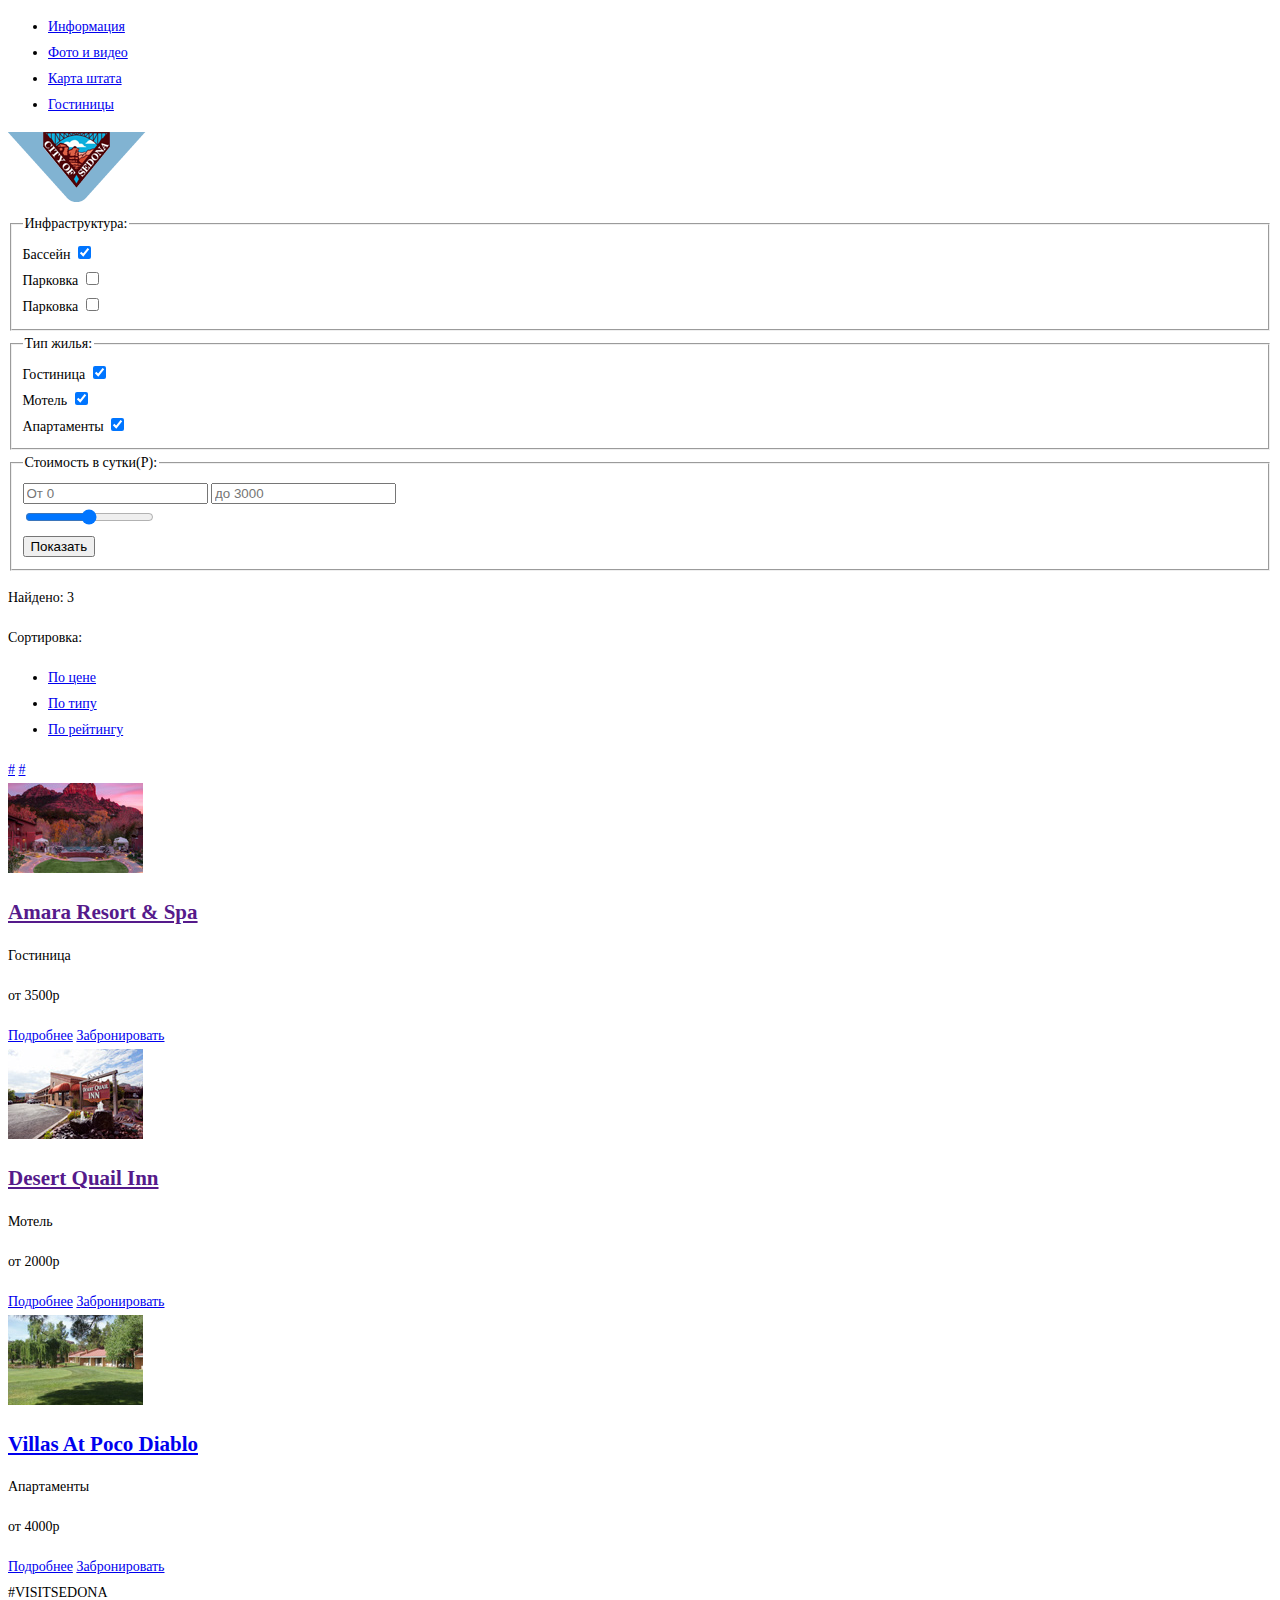
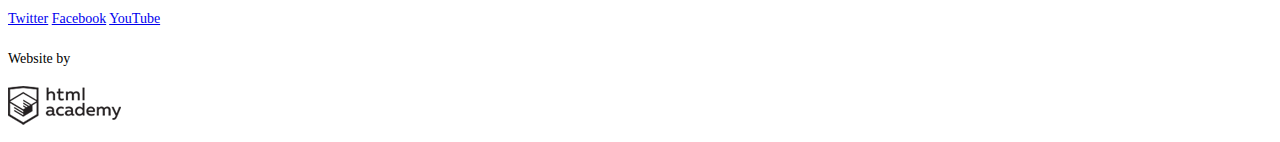
==== catalog.html @ 0040e75c "Разметил каталог. Внес изменения в index.html" ====
<!DOCTYPE html>
<html lang="ru">
    <head>
        <meta charset="utf-8">
        <title>HTML Academy: Седона</title>
        <link href="css/style.css" rel="stylesheet">
    </head>
    
    <body>
        <div class="container">
            <header class="main-header">
                <nav class="main-navigation">
                  <ul>
                      <li>
                          <a href="#">Информация</a>
                      </li>
                      <li>
                          <a href="#">Фото и видео</a>
                      </li>
                      <li>
                          <a href="#">Карта штата</a>
                      </li>
                      <li>
                          <a href="#">Гостиницы</a>
                      </li>
                  </ul>
                  <a class="" href="#"><img src="img/logo.png" width="" height="" alt="Логотип"></a>
                </nav>
            </header>
            
            <main class="main-content">
                <div class="filter">
                    <form action="" method="post">
                        <fieldset>
                            <legend>Инфраструктура:</legend>
                            <div>
                                <label for="checkbox-field">Бассейн</label>
                                <input type="checkbox" id="checkbox-field" checked>
                            </div>
                            <div>
                                <label for="parcking-field">Парковка</label>
                                <input type="checkbox" id="parking-field">
                            </div>
                            <div>
                                <label for="network-field">Парковка</label>
                                <input type="checkbox" id="network-field">
                            </div>
                        </fieldset>
                    
                        <fieldset>
                            <legend>Тип жилья:</legend>
                            <div>
                                <label for="checkbox-field">Гостиница</label>
                                <input type="checkbox" id="hotel-field" checked>
                            </div>
                            <div>
                                <label for="parcking-field">Мотель</label>
                                <input type="checkbox" id="motel-field" checked>
                            </div>
                            <div>
                                <label for="network-field">Апартаменты</label>
                                <input type="checkbox" id="apartments-field" checked>
                            </div>
                        </fieldset>
                        
                        <fieldset>
                            <legend>Стоимость в сутки(Р):</legend>
                            <div>
                                <input type="number" placeholder="От 0">
                                <input type="number" placeholder="до 3000">
                            </div>
                            <div>
                                <label></label>
                                <input type="range" min="0" max="3000">
                            </div>
                            <div>
                                <input type="button" value="Показать">
                            </div>
                        </fieldset>
                    </form>
                </div>
                
                <div class="sorting">
                    <div class="sort-type">
                        <p class="">Найдено: 3</p>
                        <p class="">Сортировка:</p>
                        <ul>
                            <li><a href="#">По цене</a></li>
                            <li><a href="#">По типу</a></li>
                            <li><a href="#">По рейтингу</a></li>
                        </ul>
                    </div>
                    <div class="sort-arrow">
                        <a class="sort-arrow-up" href="#">#</a>
                        <a class="sort-arrow-down" href="#">#</a>
                    </div>
                </div>
                
                <div class="catalog-items">
                    <div class="catalog-item">
                        <div class="catalog-item-image">
                            <img src="img/hostel_item_1.jpg" width="135" height="90">
                        </div>
                        <div class="catalog-item-description">
                            <a class="catalog-item-title" href="">
                                <h2>Amara Resort & Spa</h2>
                            </a>
                            <div class="catalog-item-info">
                                <p>Гостиница</p>
                                <p>от 3500р</p>
                            </div>
                            <div class="catalog-item-btns">
                                <a href="#">Подробнее</a>
                                <a href="#">Забронировать</a>
                            </div>
                        </div>
                        <div class="catalog-item-rating">
                            <div class="rating-stars">
                                <i></i>
                            </div>
                            <div class="rating-text">
                                
                            </div>
                        </div>
                        
                        <div class="item">
                        <div class="item-image">
                            <img src="img/hostel_item_2.jpg" width="135" height="90">
                        </div>
                        <div class="item-description">
                            <a class="catalog-item-title" href="">
                                <h2>Desert Quail Inn</h2>
                            </a>
                            <div class="catalog-item-info">
                                <p>Мотель</p>
                                <p>от 2000р</p>
                            </div>
                            <a href="#">Подробнее</a>
                            <a href="#">Забронировать</a>
                        </div>
                        <div class="catalog-item-rating">
                            <div class="rating-stars">
                                <i></i>
                            </div>
                            <div class="rating-text">
                                
                            </div>
                        </div>
                            
                        <div class="item">
                        <div class="item-image">
                            <img src="img/hostel_item_3.jpg" width="135" height="90">
                        </div>
                        <div class="item-description">
                            <a class="catalog-item-title" href="#">
                                <h2>Villas At Poco Diablo</h2>
                            </a>
                            <div class="catalog-item-info">
                                <p>Апартаменты</p>
                                <p>от 4000р</p>
                            </div>
                            <a href="#">Подробнее</a>
                            <a href="#">Забронировать</a>
                        </div>
                        <div class="catalog-item-rating">
                            <div class="rating-stars">
                                <i></i>
                            </div>
                            <div class="rating-text">
                                
                            </div>
                        </div>
                    </div>
                </div>
                
                <footer>
                    <div class="footer-tag">#VISITSEDONA</div>
                    <div class="footer-social">
                      <a class="social-btn social-btn-tw" href="#">Twitter</a>
                      <a class="social-btn social-btn-fb" href="#">Facebook</a>
                      <a class="social-btn social-btn-yt" href="#">YouTube</a>
                    </div>
                    <div class="footer-copyright">
                      <p>Website by</p>
                      <a class="btn" href="#"><img src="img/footer-copyright-logo.png" width="" height="" alt="Футер-лого"></a>
                    </div>
                </footer>
            </main>
        </div>
    </body>
</html>
---- css/style.css ----
body {
    font-size: 14px;
    line-height: 26px;
    color: #000;
    font-weight: normal;
    /* font-family: */
}

.index-content-title {
    font-size: 21px;
    line-height: 26px;
    color: #000;
    font-weight: bold;
}

.features-item h2 {
    font-size: ;
    line-height: ;
    color: ;
    font-weight: ;
}
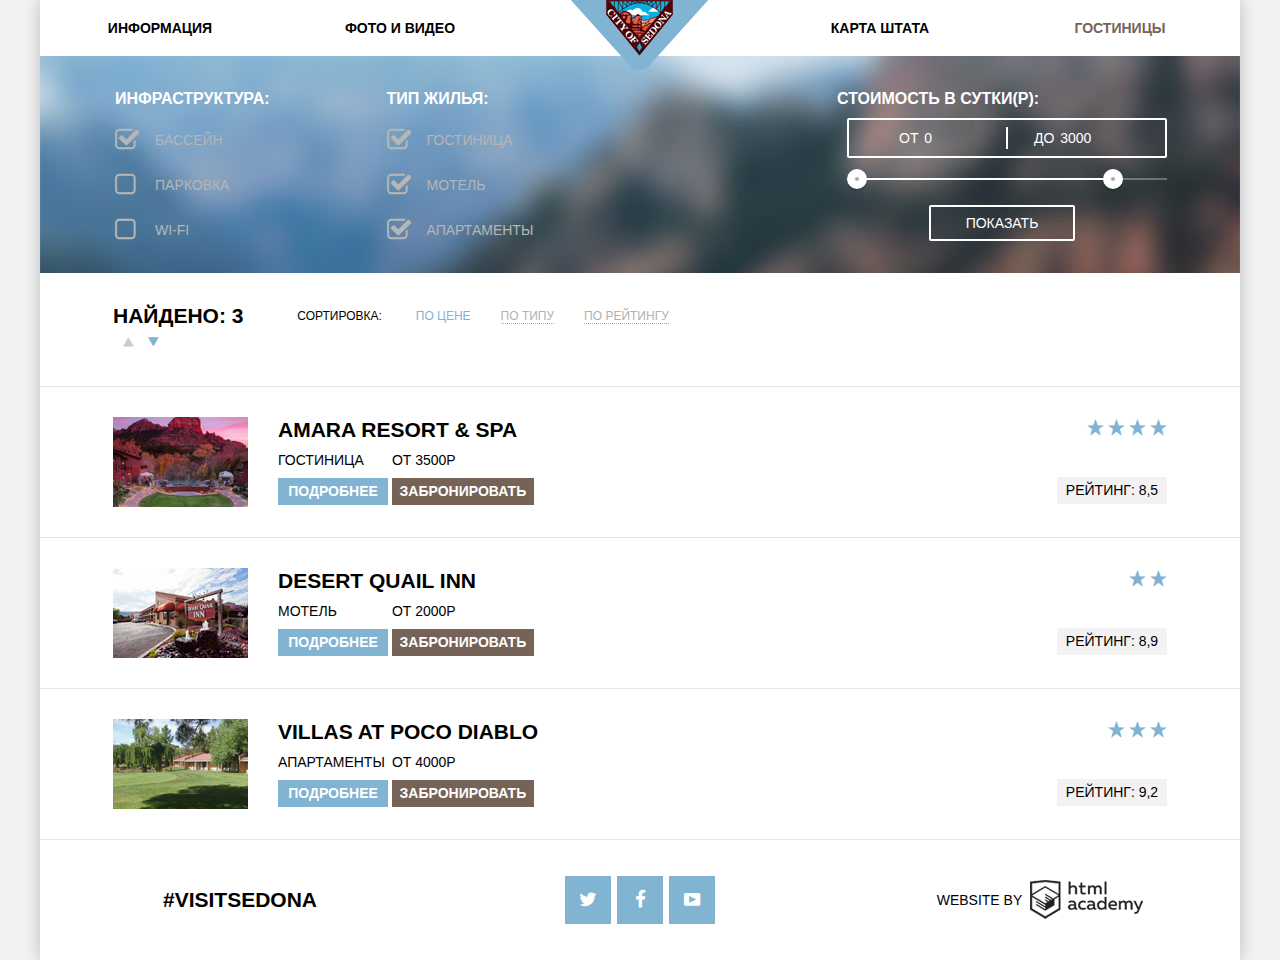
==== commit 92d6a390: "На финальную проверку" ====
--- a/catalog.html
+++ b/catalog.html
@@ -3,12 +3,13 @@
     <head>
         <meta charset="utf-8">
         <title>HTML Academy: Седона</title>
+        <link href="css/normalize.css" rel="stylesheet">
         <link href="css/style.css" rel="stylesheet">
     </head>
-    
     <body>
         <div class="container">
             <header class="main-header">
+                <a class="logo" href="index.html"><img src="img/logo.png" width="138" height="70" alt="Логотип"></a>
                 <nav class="main-navigation">
                   <ul>
                       <li>
@@ -21,168 +22,166 @@
                           <a href="#">Карта штата</a>
                       </li>
                       <li>
-                          <a href="#">Гостиницы</a>
+                          <a class="active">Гостиницы</a>
                       </li>
                   </ul>
-                  <a class="" href="#"><img src="img/logo.png" width="" height="" alt="Логотип"></a>
                 </nav>
             </header>
-            
             <main class="main-content">
                 <div class="filter">
-                    <form action="" method="post">
+                    <form action="echo" method="post" class="clearfix">
                         <fieldset>
                             <legend>Инфраструктура:</legend>
-                            <div>
-                                <label for="checkbox-field">Бассейн</label>
+                            <div class="filter-checkbox">
                                 <input type="checkbox" id="checkbox-field" checked>
+                                <label class="checkbox-field" for="checkbox-field">Бассейн</label>
                             </div>
-                            <div>
-                                <label for="parcking-field">Парковка</label>
+                            <div class="filter-checkbox">
                                 <input type="checkbox" id="parking-field">
+                                <label for="parking-field">Парковка</label>
                             </div>
-                            <div>
-                                <label for="network-field">Парковка</label>
+                            <div class="filter-checkbox">
                                 <input type="checkbox" id="network-field">
+                                <label for="network-field">Wi-Fi</label>
                             </div>
                         </fieldset>
-                    
                         <fieldset>
                             <legend>Тип жилья:</legend>
-                            <div>
-                                <label for="checkbox-field">Гостиница</label>
+                            <div class="filter-checkbox">
                                 <input type="checkbox" id="hotel-field" checked>
+                                <label for="hotel-field">Гостиница</label>
                             </div>
-                            <div>
-                                <label for="parcking-field">Мотель</label>
+                            <div class="filter-checkbox">
                                 <input type="checkbox" id="motel-field" checked>
+                                <label for="motel-field">Мотель</label>
                             </div>
-                            <div>
-                                <label for="network-field">Апартаменты</label>
+                            <div class="filter-checkbox">
                                 <input type="checkbox" id="apartments-field" checked>
+                                <label for="apartments-field">Апартаменты</label>
                             </div>
                         </fieldset>
-                        
-                        <fieldset>
-                            <legend>Стоимость в сутки(Р):</legend>
-                            <div>
-                                <input type="number" placeholder="От 0">
-                                <input type="number" placeholder="до 3000">
+                        <div class="filter-range">
+                            <div class="filter-range-title">Стоимость в сутки(Р):</div>
+                            <div class="price-control">
+                                <label class="min-price">От <input type="text" name="min-price" value="0"></label>
+                                <label class="max-price">До <input type="text" name="max-price" value="3000"></label>
                             </div>
-                            <div>
-                                <label></label>
-                                <input type="range" min="0" max="3000">
+                            <div class="range-control">
+                                <div class="scale">
+                                    <div class="bar"></div>
+                                </div>
+                                <div class="range-toggle range-toggle-min"></div>
+                                <div class="range-toggle range-toggle-max"></div>
                             </div>
-                            <div>
-                                <input type="button" value="Показать">
-                            </div>
-                        </fieldset>
+                            <button class="btn-transperent" type="submit">Показать</button>
+                        </div>
                     </form>
                 </div>
-                
                 <div class="sorting">
                     <div class="sort-type">
-                        <p class="">Найдено: 3</p>
-                        <p class="">Сортировка:</p>
+                        <p class="sort-type-result">Найдено: 3</p>
+                        <p class="sort-type-by">Сортировка:</p>
                         <ul>
-                            <li><a href="#">По цене</a></li>
+                            <li><a class="sort-active" href="#">По цене</a></li>
                             <li><a href="#">По типу</a></li>
                             <li><a href="#">По рейтингу</a></li>
                         </ul>
                     </div>
                     <div class="sort-arrow">
-                        <a class="sort-arrow-up" href="#">#</a>
-                        <a class="sort-arrow-down" href="#">#</a>
+                        <a href="#">#<span class="icon-up-dir"></span></a>
+                        <a class="sort-arrow-active" href="#">#<span class="icon-down-dir"></span></a>
                     </div>
                 </div>
-                
                 <div class="catalog-items">
-                    <div class="catalog-item">
-                        <div class="catalog-item-image">
-                            <img src="img/hostel_item_1.jpg" width="135" height="90">
+                    <div class="item clearfix">
+                        <div class="item-image">
+                            <img src="img/hostel_item_1.jpg" width="135" height="90" alt="Гостиница">
                         </div>
-                        <div class="catalog-item-description">
-                            <a class="catalog-item-title" href="">
+                        <div class="item-description">
+                            <a class="item-description-title" href="#">
                                 <h2>Amara Resort & Spa</h2>
                             </a>
-                            <div class="catalog-item-info">
+                            <div class="item-description-info">
                                 <p>Гостиница</p>
                                 <p>от 3500р</p>
                             </div>
-                            <div class="catalog-item-btns">
-                                <a href="#">Подробнее</a>
-                                <a href="#">Забронировать</a>
+                            <a class="item-btn-more" href="#">Подробнее</a>
+                            <a class="item-btn-book" href="#">Забронировать</a>
+                        </div>
+                        <div class="item-rating">
+                            <div class="rating-stars">
+                                <i><span class="icon-star"></span></i>
+                                <i><span class="icon-star"></span></i>
+                                <i><span class="icon-star"></span></i>
+                                <i><span class="icon-star"></span></i>
+                            </div>
+                            <div class="rating-text">
+                                Рейтинг: 8,5
                             </div>
                         </div>
-                        <div class="catalog-item-rating">
-                            <div class="rating-stars">
-                                <i></i>
-                            </div>
-                            <div class="rating-text">
-                                
-                            </div>
-                        </div>
-                        
-                        <div class="item">
+                    </div>
+                    <div class="item clearfix">
                         <div class="item-image">
-                            <img src="img/hostel_item_2.jpg" width="135" height="90">
+                            <img src="img/hostel_item_2.jpg" width="135" height="90" alt="Мотель">
                         </div>
                         <div class="item-description">
-                            <a class="catalog-item-title" href="">
+                            <a class="item-description-title" href="#">
                                 <h2>Desert Quail Inn</h2>
                             </a>
-                            <div class="catalog-item-info">
+                            <div class="item-description-info">
                                 <p>Мотель</p>
                                 <p>от 2000р</p>
                             </div>
-                            <a href="#">Подробнее</a>
-                            <a href="#">Забронировать</a>
+                            <a class="item-btn-more" href="#">Подробнее</a>
+                            <a class="item-btn-book" href="#">Забронировать</a>
                         </div>
-                        <div class="catalog-item-rating">
+                        <div class="item-rating">
                             <div class="rating-stars">
-                                <i></i>
+                                <i><span class="icon-star"></span></i>
+                                <i><span class="icon-star"></span></i>
                             </div>
                             <div class="rating-text">
-                                
+                                Рейтинг: 8,9
                             </div>
                         </div>
-                            
-                        <div class="item">
+                    </div>
+                    <div class="item clearfix">
                         <div class="item-image">
-                            <img src="img/hostel_item_3.jpg" width="135" height="90">
+                            <img src="img/hostel_item_3.jpg" width="135" height="90" alt="Апартаменты">
                         </div>
                         <div class="item-description">
-                            <a class="catalog-item-title" href="#">
+                            <a class="item-description-title" href="#">
                                 <h2>Villas At Poco Diablo</h2>
                             </a>
-                            <div class="catalog-item-info">
+                            <div class="item-description-info">
                                 <p>Апартаменты</p>
                                 <p>от 4000р</p>
                             </div>
-                            <a href="#">Подробнее</a>
-                            <a href="#">Забронировать</a>
+                            <a class="item-btn-more" href="#">Подробнее</a>
+                            <a class="item-btn-book" href="#">Забронировать</a>
                         </div>
-                        <div class="catalog-item-rating">
+                        <div class="item-rating">
                             <div class="rating-stars">
-                                <i></i>
+                                <i><span class="icon-star"></span></i>
+                                <i><span class="icon-star"></span></i>
+                                <i><span class="icon-star"></span></i>
                             </div>
                             <div class="rating-text">
-                                
+                                Рейтинг: 9,2
                             </div>
                         </div>
                     </div>
                 </div>
-                
-                <footer>
+                <footer class="hotels-footer clearfix">
                     <div class="footer-tag">#VISITSEDONA</div>
                     <div class="footer-social">
-                      <a class="social-btn social-btn-tw" href="#">Twitter</a>
-                      <a class="social-btn social-btn-fb" href="#">Facebook</a>
-                      <a class="social-btn social-btn-yt" href="#">YouTube</a>
+                        <a class="social-btn icon-twitter" href="#">Twitter</a>
+                        <a class="social-btn icon-facebook" href="#">Facebook</a>
+                        <a class="social-btn icon-youtube" href="#">YouTube</a>
                     </div>
                     <div class="footer-copyright">
-                      <p>Website by</p>
-                      <a class="btn" href="#"><img src="img/footer-copyright-logo.png" width="" height="" alt="Футер-лого"></a>
+                        <p>Website by</p>
+                        <a href="#"><span class="footer-logo">HTML Academy</span></a>
                     </div>
                 </footer>
             </main>
--- a/css/style.css
+++ b/css/style.css
@@ -1,22 +1,1081 @@
 body {
+    margin: 0;
+    font-size: 14px;
+    font-weight: normal;
+    font-family: "PT Sans", "Arial", sans-serif;
+    color: #000;
+    background: #f2f2f2;
+}
+
+.clearfix::after {
+    content: "";
+    display: table;
+    clear: both;
+}
+
+.container {
+    max-width: 1200px;
+    margin: 0 auto;
+    box-shadow: 0 0 15px 1px rgba(0, 0, 0, 0.2);
+    background: #fff;
+}
+
+.main-header {
+    position: relative;
+    background: rgba(222, 22, 25, 0.2);
+}
+
+.main-navigation {
+    background: #fff;
+}
+
+.main-navigation ul {
+    margin: 0;
+    padding: 4px 0;
+    font-size: 0;
+}
+
+.main-navigation li {
+    display: inline-block;
+    width: 20%;
+    padding-top: 16px;
+    padding-bottom: 16px;
+    list-style: none;
+    font-size: 14px;
+    font-weight: bold;
+    text-align: center;
+    text-transform: uppercase;
+}
+
+.main-navigation li:nth-child(2) {
+    margin-right: 20%;
+}
+
+.main-navigation a {
+    color: #000;
+    text-decoration: none;
+}
+
+.main-navigation a:hover {
+    color: #81b3d2;
+}
+
+.main-navigation a:active {
+    color: #766357;
+}
+
+.main-navigation .active {
+    color: #766357;
+}
+
+.main-navigation .active:hover {
+    color: #604e43;
+}
+
+.main-navigation .active:active {
+    color: #d6d0cc;
+}
+
+.logo {
+    display: block;
+    position: absolute;
+    left: 50%;
+    margin-left: -69px;
+    z-index: 2;
+}
+
+.index-content-title {
+    margin: 0;
+}
+
+.index-logo {
+    position: relative;
+    height: 508px;
+    text-align: center;
+    background: #8ebdd9 url("../img/main-content-background.jpg") no-repeat;
+}
+
+.index-logo::after {
+    content: "";
+    position: absolute;
+    bottom: 0px;
+    left: 0px;
+    height: 57px;
+    width: 1200px;
+    background: url("../img/decor.png") no-repeat;
+}
+
+.index-logo img {
+    width: 458px;
+    height: 352px;
+    padding-top: 75px;
+}
+
+.index-content {
+    height: 216px;
+    background: #fff;
+}
+
+.index-content-text p {
     font-size: 14px;
     line-height: 26px;
     color: #000;
-    font-weight: normal;
-    /* font-family: */
+    text-transform: uppercase;
+}
+
+.index-content-text {
+    padding-left: 313px;
+    padding-right: 313px;
+    text-align: center;
 }
 
 .index-content-title {
+    padding-top: 62px;
+    padding-bottom: 30px;
     font-size: 21px;
     line-height: 26px;
+    text-transform: uppercase;
+}
+
+.features-row {
+    font-size: 0;
+}
+
+.features-item {
+    float: left;
+    width: 400px;
+    padding-top: 50px;
+    padding-bottom: 84px;
+    padding-left: 60px;
+    padding-right: 60px;
+    box-sizing: border-box;
+    text-align: center;
+    font-size: 14px;
+    background: #fff;
+}
+
+.features-item-grey {
+    background: #eee;
+}
+
+.features-item p {
+    margin-bottom: 0;
+    font-size: 14px;
+    line-height: 21px;
+    text-transform: uppercase;
+}
+
+.features-item-name {
+    font-size: 21px;
+    text-transform: uppercase;
+}
+
+.features-item-text {
+    display: inline-block;
+    vertical-align: top;
+    width: 400px;
+    min-height: 256px;
+    padding-top: 56px;
+    padding-bottom: 53px;
+    padding-left: 48px;
+    padding-right: 48px;
+    box-sizing: border-box;
+    color: #fff;
+    text-align: center;
+    font-size: 14px;
+    text-transform: uppercase;
+    background: #81b3d2;
+}
+
+.features-item-description {
+    margin: 0;
+}
+
+.features-item-img {
+    display: inline-block;
+    vertical-align: top;
+    width: 800px;
+    height: 256px;
+}
+
+.features-title {
+    margin: 0;
+    padding-bottom: 21px;
+    line-height: 21px;
+    text-transform: uppercase;
+}
+
+.features-item-number {
+    padding-bottom: 22px;
+}
+
+.features-icon-house::before {
+    content: "";
+    display: block;
+    width: 75px;
+    height: 72px;
+    margin: 0 auto;
+    padding-bottom: 26px;
+    background: url("../img/house.png") no-repeat;
+}
+
+.features-icon-eat::before {
+    content: "";
+    display: block;
+    width: 74px;
+    height: 70px;
+    margin: 0 auto;
+    padding-bottom: 28px;
+    background: url("../img/eat.png") no-repeat;
+}
+
+.features-icon-gift::before {
+    content: "";
+    display: block;
+    width: 64px;
+    height: 76px;
+    margin: 0 auto;
+    padding-bottom: 22px;
+    background: url("../img/gift.png") no-repeat;
+}
+
+.filter {
+    padding: 32px 73px;
+    background: #82b0d1 url("../img/catalog-content-bg.jpg") no-repeat;
+}
+
+.sorting {
+    display: inline-block;
+    min-width: 1054px; /* <----------------------------- ПРОВЕРИТЬ --------- */
+    padding: 30px 73px;
+    border-bottom: 1px solid #e5e5e5;
+}
+
+.sort-type {
+    display: inline-block;
+    vertical-align: middle;
+}
+
+.sort-type p {
+    display: inline-block;
+    vertical-align: middle;
+    margin: 0;
+}
+
+.sort-type ul {
+    display: inline-block;
+    vertical-align: middle;
+    width: 756px;
+    margin: 0;
+    padding: 0;
+    font-size: 0;
+    text-transform: uppercase;
+}
+
+.sort-type li {
+    display: inline-block;
+    list-style: none;
+    font-size: 12px;
+    line-height: 18px;
+    padding-left: 30px;
+}
+
+.sort-type a {
+    color: #b1b1b1;
+    text-decoration: none;
+    border-bottom: 1px dotted #81b3d2;
+}
+
+.sort-type a:hover {
+    color: #81b3d2;
+    border-bottom: 1px dotted #81b3d2;
+}
+
+.sort-type a:active {
     color: #000;
+    border-bottom: none;
+}
+
+.sort-type .sort-active {
+    color: #81b3d2;
+    text-decoration: none;
+    border-bottom: none;
+}
+
+.sort-type .sort-active:hover {
+    border: none;
+}
+
+.sort-type-result {
+    font-size: 21px;
+    line-height: 26px;
     font-weight: bold;
-}
-
-.features-item h2 {
-    font-size: ;
-    line-height: ;
-    color: ;
-    font-weight: ;
-}
-
+    text-transform: uppercase;
+}
+
+.sort-type-by {
+    padding-left: 50px;
+    font-size: 12px;
+    line-height: 18px;
+    text-transform: uppercase;
+}
+
+.sort-arrow {
+    display: inline-block;
+    vertical-align: middle;
+}
+
+.sort-arrow a {
+    font-size: 0;
+    color: #cccccc;
+}
+
+.sort-arrow span {
+    margin-left: 10px;
+    font-size: 23px;
+}
+
+.sort-arrow .sort-arrow-active {
+    color: #81b3d2;
+}
+
+.item {
+    padding: 30px 73px;
+    border-bottom: 1px solid #e5e5e5;
+}
+
+.item-image {
+    float: left;
+    margin: 0;
+    padding: 0;
+    height: 90px;
+}
+
+.item-description {
+    float: left;
+    margin-left: 30px;
+}
+
+.item-description a {
+    font-size: 14px;
+    line-height: 26px;
+    font-weight: bold;
+    color: #fff;
+    text-decoration: none;
+    text-transform: uppercase;
+}
+
+.item-rating {
+    float: right;
+    text-align: right;
+}
+
+.rating-stars {
+    margin-bottom: 39px;
+}
+
+.rating-stars span {
+    color: #81b3d2;
+    font-size: 19px;
+}
+
+.rating-text {
+    width: 110px;
+    height: 27px;
+    font-size: 14px;
+    line-height: 27px;
+    text-transform: uppercase;
+    text-align: center;
+    background-color: #f2f2f2;
+}
+
+.itext-description-title {
+    display: inline-block;
+    vertical-align: top;
+}
+
+.item-description-title h2 {
+    margin: 0;
+    padding: 0;
+    font-size: 21px;
+    line-height: 26px;
+    text-transform: uppercase;
+    color: #000;
+}
+
+.item-description-title:hover h2 {
+    color: #81b3d2;
+}
+
+.item-description-title:active h2 {
+    color: #cacaca;
+}
+
+.item-description-info {
+    margin-top: 9px;
+    margin-bottom: 10px;
+}
+
+.item-description-info p {
+    display: inline-block;
+    min-width: 110px;
+    margin: 0;
+    padding: 0;
+    text-transform: uppercase;
+}
+
+.item-btn-more {
+    display: inline-block;
+    vertical-align: middle;
+    width: 110px;
+    height: 27px;
+    text-align: center;
+    background: #81b3d2;
+}
+
+.item-btn-more:hover {
+    background: #669ec0;
+}
+
+.item-btn-more:active {
+    color: rgba(255, 255, 255, 0.3);
+    background: #5496bd;
+}
+
+.item-btn-book {
+    display: inline-block;
+    vertical-align: middle;
+    width: 142px;
+    height: 27px;
+    text-align: center;
+    background: #766357;
+}
+
+.item-btn-book:hover {
+    background: #604e43;
+}
+
+.item-btn-book:active {
+    color: rgba(255, 255, 255, 0.3);
+    background: #503e33;
+}
+
+.main-form {
+    position: relative;
+    background: rgba(255, 255, 255, 0.9);
+}
+
+.form-prolog {
+    background-color: #fff;
+}
+
+.form-date {
+    padding-left: 382px;
+    padding-right: 382px;
+    padding-top: 30px;
+    padding-bottom: 50px;
+}
+
+.main-form p {
+    font-size: 14px;
+    line-height: 24px;
+    text-align: center;
+    text-transform: uppercase;
+}
+
+.form-hotel-search {
+    display: none;
+    position: absolute;
+    left: 316px;
+    margin: 0 auto;
+    text-align: center;
+    box-shadow: 0px 3px 8px rgba(100,100,100, 1);
+    z-index: 2;
+    animation-name: move;
+    animation-duration: 600ms;
+    animation-timing-function: ease-in-out;
+}
+
+.form-show {
+    display: block;
+}
+
+.form-stylize {
+    font-weight: bold;
+}
+
+.form-title {
+    padding-top: 55px;
+    font-size: 30px;
+    font-weight: bold;
+    line-height: 24px;
+    text-align: center;
+    text-transform: uppercase;
+}
+
+.form-btn {
+    display: block;
+    width: 568px;
+    padding-top: 30px;
+    padding-bottom: 30px;
+    margin: 0 auto;
+    font-size: 21px;
+    font-weight: bold;
+    line-height: 26px;
+    color: #fff;
+    text-align: center;
+    text-decoration: none;
+    text-transform: uppercase;
+    background: #766357;
+}
+
+.map-footer {
+    position: relative;
+}
+
+iframe {
+    width: 1200px;
+    height: 593px; 
+    border: 0;
+}
+
+.main-footer {
+    position: absolute;
+    bottom: 0;
+    padding-top: 36px;
+    padding-bottom: 36px;
+    text-align: center;
+    font-size: 0;
+    background: rgba(255, 255, 255, 0.9);
+}
+
+.hotels-footer {
+    padding-top: 36px;
+    padding-bottom: 36px;
+    text-align: center;
+    font-size: 0;
+    background: rgba(255, 255, 255, 0.9);
+}
+
+.social-btn {
+    display: inline-block;
+    width: 46px;
+    height: 20px;
+    padding-top: 14px;
+    padding-bottom: 14px;
+    vertical-align: top;
+    margin: 0 3px;
+    font-size: 0;
+    line-height: 19px;
+    text-decoration: none;
+    text-align: center;
+    color: #fff;
+    background: #81b3d2;
+}
+
+.social-btn:hover {
+    background: #669ec0;
+}
+
+.social-btn:active {
+    background: #5496bd;
+}
+
+.social-btn span {
+    font-size: 19px;
+    line-height: 20px;
+}
+
+.footer-tag {
+    display: inline-block;
+    vertical-align: middle;
+    width: 400px;
+    font-size: 21px;
+    font-weight: bold;
+    line-height: 26px;
+}
+
+.footer-social {
+    display: inline-block;
+    vertical-align: middle;
+    width: 400px;
+}
+
+.footer-copyright {
+    display: inline-block;
+    vertical-align: middle;
+    width: 400px;
+}
+
+.footer-copyright p {
+    display: inline-block;
+    vertical-align: middle;
+    font-size: 14px;
+    line-height: 26px;
+    margin: 0;
+    text-transform: uppercase;
+}
+
+.footer-copyright a {
+    display: inline-block;
+    vertical-align: middle;
+    margin-left: 8px;
+}
+
+.footer-copyright span {
+    display: inline-block;
+    vertical-align: middle;
+}
+
+.footer-logo {
+    width: 113px;
+    height: 39px;
+    font-size: 0;
+    background: url("../img/spritesheet.png") -10px -10px no-repeat;
+}
+
+.footer-logo:hover {
+    background: url("../img/spritesheet.png") -10px -128px no-repeat;
+}
+
+.footer-logo:active {
+    background: url("../img/spritesheet.png") -10px -69px no-repeat;
+}
+
+.outline {
+    border: 3px solid black;
+}
+
+@font-face {
+  font-weight: normal;
+  font-style: normal;
+
+  font-family: "symbols-sedona";
+  src: url("../fonts/symbols-sedona.woff") format("woff"),
+       url("../fonts/symbols-sedona.woff2") format("woff2");
+}
+
+[class^="icon-"]::before,
+[class*=" icon-"]::before {
+  display: inline-block;
+  /*width: 1em; */
+  margin-right: 0.2em;
+  margin-left: 0.2em;
+
+  font-weight: normal;
+  line-height: 1em;
+  font-family: "symbols-sedona";
+  text-align: center;
+  text-transform: none;
+  text-decoration: inherit;
+  font-style: normal;
+  font-variant: normal;
+
+  speak: none;
+}
+
+.icon-facebook::before { content: "\66"; font-size: 19px;} /* "f" */
+.icon-facebook:active::before { content: "\66"; font-size: 19px; opacity: 0.3;}
+.icon-twitter::before { content: "\74"; font-size: 19px;} /* "t" */
+.icon-twitter:active::before { content: "\74"; font-size: 19px; opacity: 0.3;}
+.icon-up-dir::before { content: "\25b2"; margin: 0; } /* "▲" */
+.icon-up-dir:hover::before { content: "\25b2"; margin: 0; color: #000;} /* "▲" */
+.icon-up-dir:active::before { content: "\25b2"; margin: 0; color: #81b3d2;} /* "▲" */
+.icon-down-dir::before { content: "\25bc"; margin: 0} /* "▼" */
+.icon-star::before { content: "\2605"; margin: 0} /* "★" */
+.icon-check-off::before { content: "\2610"; } /* "☐" */
+.icon-check-on::before { content: "\2611"; float: left;} /* "☑" */
+.icon-calendar::before { content: "\e800";} /* "" */
+.icon-plus::before { content: "\e801";} /* "" */
+.icon-minus::before { content: "\e802";} /* "" */
+.icon-youtube::before { content: "\f39e"; font-size: 19px;} /* "" */
+.icon-youtube:active::before { content: "\f39e"; font-size: 19px; opacity: 0.3;}
+
+/* FILTERS STYLE */
+
+fieldset {
+    float: left;
+    margin-right: 115px;
+    padding: 0;
+    border: none;
+}
+
+fieldset:nth-child(3) {
+    float: right;
+}
+
+label {
+    font-family: inherit;
+    font-size: 14px;
+    line-height: 40px;
+    text-transform: uppercase;
+}
+
+fieldset input {
+    float: left;
+}
+
+legend {
+    margin-bottom: 21px;
+    font-size: 16px;
+    line-height: 21px;
+    font-weight: bold;
+    color: #fff;
+    text-transform: uppercase;
+}
+
+.filter-range {
+    float: right;
+    width: 330px;
+    color: #fff;
+    text-transform: uppercase;
+}
+
+.filter-range-title {
+    margin-bottom: 9px;
+    font-weight: bold;
+    font-size: 16px;
+    line-height: 21px;
+}
+
+.price-control {
+    position: relative;
+    height: 36px;
+    margin-left: 10px;
+    margin-bottom: 20px;
+    border: 2px solid #fff;
+    border-radius: 2px;
+    
+    font-size: 0;
+}
+
+.price-control::after {
+    content: "";
+    position: absolute;
+    top: 50%;
+    left: 50%;
+    transform: translate(-50%, -50%);
+    
+    width: 2px;
+    height: 22px;
+    
+    background: #fff;
+}
+
+.price-control label {
+    display: inline-block;
+    vertical-align: top;
+    font-size: 14px;
+    line-height: 35px;
+    cursor: pointer;
+}
+
+.price-control .min-price,
+.price-control .max-price {
+    width: 85px;
+    padding-left: 50px;
+}
+
+.price-control input {
+    width: 50%;
+    margin: 0;
+    
+    color: inherit;
+    font: inherit;
+    
+    background: none;
+    border: none;
+    outline: none;
+}
+
+.range-control {
+    position: relative;
+    margin-left: 10px;
+    margin-bottom: 25px;
+}
+
+.range-control .scale {
+    height: 2px;
+    
+    background: rgba(255, 255, 255, 0.3);
+}
+
+.range-control .bar {
+    width: 80%;
+    height: 2px;
+    background: #fff;
+}
+
+.range-toggle {
+    position: absolute;
+    top: -9px;
+    
+    width: 4px;
+    height: 4px;
+    
+    background: #ababab;
+    border: 8px solid #fff;
+    border-radius: 50px;
+    box-shadow: 0 2px 1px 0 rgba(0, 1, 1, 0.2);
+    cursor: pointer;
+}
+
+.range-toggle:hover {
+    background: #1c4f80;
+}
+
+.range-toggle-min {
+    left: 0;
+}
+
+.range-toggle-max {
+    left: 80%;
+}
+
+.btn-transperent {
+    display: block;
+    margin: 0 auto;
+    padding: 6px 35px;
+    
+    font-size: 14px;
+    line-height: 20px;
+    color: #fff;
+    text-transform: uppercase;
+    
+    background: transparent;
+    border: 2px solid #fff;
+    border-radius: 2px;
+    outline: none;
+    cursor: pointer;
+}
+
+.btn-transperent:hover {
+    color: #000;
+    background: #fff;
+}
+
+.filter-checkbox {
+    margin-bottom: 25px;
+}
+
+.filter-checkbox:last-child {
+    margin-bottom: 0;
+}
+
+.filter-checkbox input[type="checkbox"] {
+    display: none;
+}
+
+.filter-checkbox input[type="checkbox"] + label {
+    position: relative;
+    display: block;
+    line-height: 20px;
+    padding-left: 40px;
+    color: #b6b6b6;
+    cursor: pointer;
+}
+
+.filter-checkbox input[type="checkbox"] + label:hover {
+    color: #fff;
+}
+
+.filter-checkbox input[type="checkbox"] + label::before {
+    content: "\2610";
+    position: absolute;
+    top: 0;
+    left: 0;
+    font-size: 26px;
+    font-family: "symbols-sedona";
+    color: #b6b6b6;
+}
+
+.filter-checkbox input[type="checkbox"] + label:hover::before {
+    color: #fff;
+}
+
+.filter-checkbox input[type="checkbox"]:checked + label::before {
+    content: "\2611";
+    color: #b6b6b6;
+}
+
+.filter-checkbox input[type="checkbox"]:checked + label:hover::before {
+    content: "\2611";
+    color: #fff;
+}
+
+/* --- END --- */
+
+/* ANIMATION */
+
+@keyframes move {
+    0% {
+        top: 100px;
+    }
+    
+    33% {
+        top: 400px;
+    }
+    
+    66% {
+        top: 280px;
+    }
+    
+    100% {
+        top: 320px;
+    }
+}
+
+/* --- END --- */
+
+/* FORM STYLES */
+
+.form-search {
+	margin: 0 auto;
+	width: 458px;
+	padding: 55px;
+	background-color: #fff;
+	font-size: 0;
+	font-weight: bold;
+	line-height: 26px;
+}
+
+.form-search.is-visible {
+	display: block;
+}
+
+.form-search-row {
+	position: relative;
+	margin-bottom: 30px;
+	font-size: 0;
+}
+
+.form-search-label {
+	display: inline-block;
+	width: 100px;
+	margin-right: 13px;
+	font-size: 14px;
+}
+
+.form-search-data-field {
+	width: 299px;
+	padding: 9.5px 32px 9.5px 13px;
+	border: none;
+	outline: none;
+	background-color: #f2f2f2;
+	font-family: "PT Sans", "Arial", sans-serif;
+	font-size: 14px;
+    font-weight: bold;
+    text-transform: uppercase;
+}
+
+.form-search-data-field:hover {
+	background-color: #ebebeb;
+}
+
+.form-search-data-field:active {
+	width: 295px;
+	border: 2px solid #e5e5e5;
+	background-color: #fff;
+}
+
+
+.form-search-calendar {
+	position: absolute;
+	top: 7px;
+	right: 6px;
+	padding: 0;
+	border: none;
+	color: #c2c2c2;
+	outline: none;
+	background-color: transparent;
+	font-family: "symbols-sedona";
+	font-size: 21px;
+}
+
+.form-search-calendar:hover {
+	color: #000;
+}
+
+.form-search-calendar:active {
+	color: #81b3d2;
+}
+
+.form-search .counter {
+	display: inline-block;
+	margin-bottom: 26px;
+}
+
+.counter-label {
+	display: inline-block;
+	width: 86px;
+	margin-right: 27px;
+	font-size: 14px;
+}
+
+.counter:last-of-type .counter-label {
+	text-align: right;
+}
+
+.counter-field {
+    display: inline-block;
+    vertical-align: middle;
+	width: 38px;
+	height: 38px;
+	padding: 0;
+	border: none;
+	outline: none;
+	background-color: #f2f2f2;
+	font-family: "PT Sans", "Arial", sans-serif;
+	font-size: 14px;
+	text-align: center;
+    font-weight: bold;
+}
+
+.counter-btn {
+    display: inline-block;
+    vertical-align: middle;
+	width: 38px;
+	height: 38px;
+	padding: 0;
+	border: none;
+	color: #a9a9a9;
+	outline: none;
+	background-color: #f2f2f2;
+	font-family: "symbols-sedona";
+	font-size: 14px;
+}
+
+.counter-btn:hover {
+	color: #000;
+}
+
+.counter-btn:active {
+	color: #81b3d2;
+}
+
+.form-search-btn {
+	width: 100%;
+	margin-top: 25px;
+	padding: 16px 0;
+	border: none;
+	color: #fff;
+	outline: none;
+	background-color: #81b3d2;
+	font-family: "PT Sans", "Arial", sans-serif;
+	font-size: 21px;
+	font-weight: bold;
+	line-height: 26px;
+	text-align: center;
+	text-transform: uppercase;
+}
+
+.form-search-btn:hover {
+	background-color: #669ec0;
+}
+
+.form-search-btn:active {
+	color: rgba(255,255,255, .3);
+	background-color: #5496bd;
+}
+
+/* --- END --- */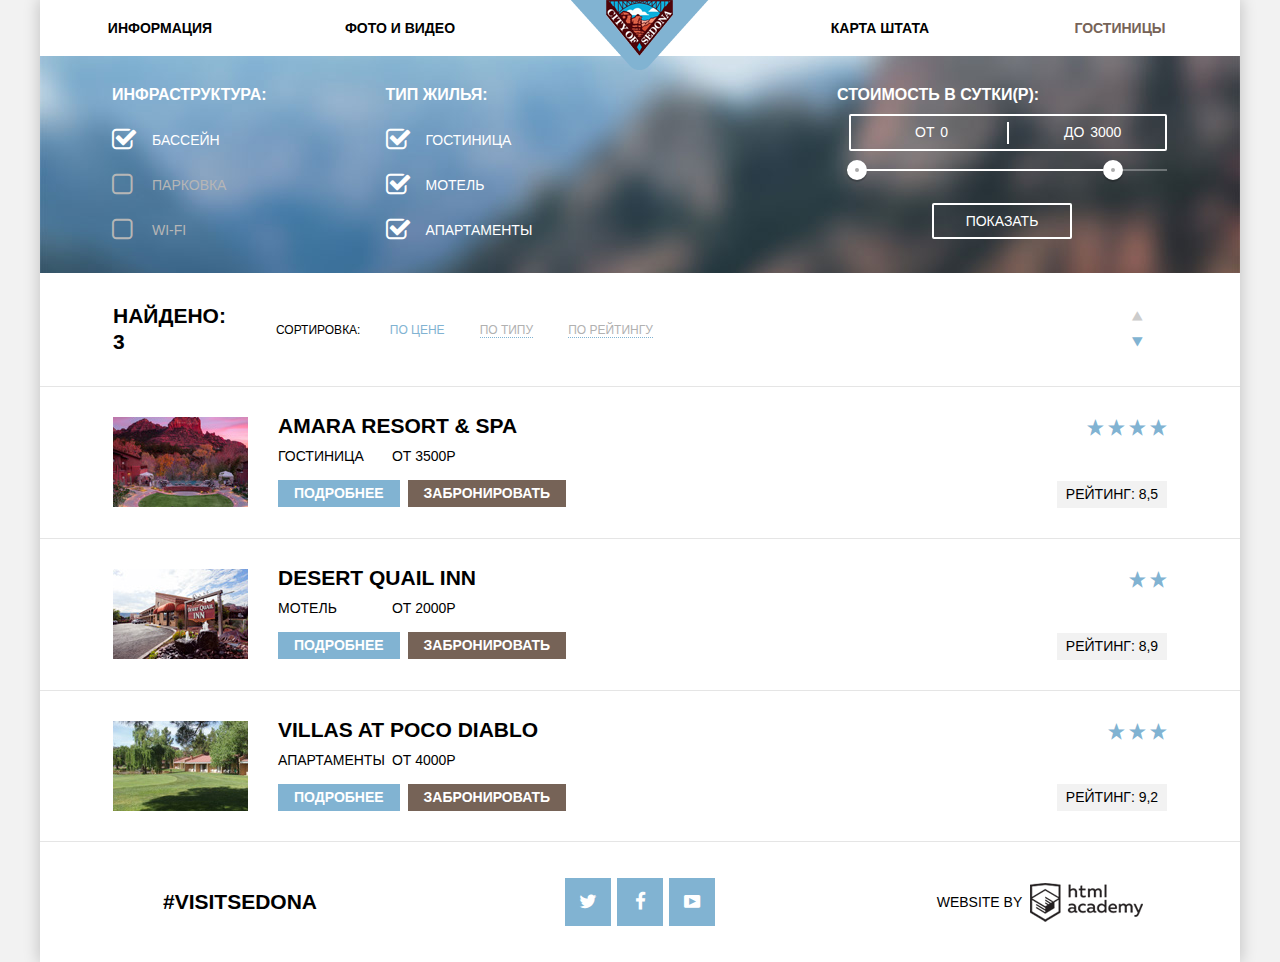
==== commit 7ded3fe1: "Новые изменения" ====
--- a/catalog.html
+++ b/catalog.html
@@ -37,11 +37,11 @@
                                 <label class="checkbox-field" for="checkbox-field">Бассейн</label>
                             </div>
                             <div class="filter-checkbox">
-                                <input type="checkbox" id="parking-field">
+                                <input type="checkbox" id="parking-field" disabled>
                                 <label for="parking-field">Парковка</label>
                             </div>
                             <div class="filter-checkbox">
-                                <input type="checkbox" id="network-field">
+                                <input type="checkbox" id="network-field" disabled>
                                 <label for="network-field">Wi-Fi</label>
                             </div>
                         </fieldset>
--- a/css/style.css
+++ b/css/style.css
@@ -14,7 +14,7 @@
 }
 
 .container {
-    max-width: 1200px;
+    width: 1200px;
     margin: 0 auto;
     box-shadow: 0 0 15px 1px rgba(0, 0, 0, 0.2);
     background: #fff;
@@ -31,17 +31,19 @@
 
 .main-navigation ul {
     margin: 0;
-    padding: 4px 0;
+    padding: 0;
     font-size: 0;
 }
 
 .main-navigation li {
     display: inline-block;
+    vertical-align: top;
     width: 20%;
-    padding-top: 16px;
-    padding-bottom: 16px;
+    padding-top: 15px;
+    padding-bottom: 15px;
     list-style: none;
     font-size: 14px;
+    line-height: 26px;
     font-weight: bold;
     text-align: center;
     text-transform: uppercase;
@@ -112,11 +114,12 @@
 }
 
 .index-content {
-    height: 216px;
     background: #fff;
 }
 
 .index-content-text p {
+    margin: 0;
+    padding-bottom: 51px;
     font-size: 14px;
     line-height: 26px;
     color: #000;
@@ -130,8 +133,8 @@
 }
 
 .index-content-title {
-    padding-top: 62px;
-    padding-bottom: 30px;
+    padding-top: 60px;
+    padding-bottom: 27px;
     font-size: 21px;
     line-height: 26px;
     text-transform: uppercase;
@@ -144,8 +147,8 @@
 .features-item {
     float: left;
     width: 400px;
-    padding-top: 50px;
-    padding-bottom: 84px;
+    padding-top: 61px;
+    padding-bottom: 81px;
     padding-left: 60px;
     padding-right: 60px;
     box-sizing: border-box;
@@ -155,18 +158,27 @@
 }
 
 .features-item-grey {
+    padding-top: 47px;
+    padding-bottom: 60px;
     background: #eee;
 }
 
+.features-item-grey .features-item-number {
+    padding-top: 2px;
+    padding-bottom: 25px;
+}
+
 .features-item p {
-    margin-bottom: 0;
+    margin: 0;
     font-size: 14px;
     line-height: 21px;
     text-transform: uppercase;
 }
 
 .features-item-name {
+    margin: 0;
     font-size: 21px;
+    line-height: 21px;
     text-transform: uppercase;
 }
 
@@ -177,12 +189,13 @@
     min-height: 256px;
     padding-top: 56px;
     padding-bottom: 53px;
-    padding-left: 48px;
-    padding-right: 48px;
+    padding-left: 58px;
+    padding-right: 58px;
     box-sizing: border-box;
     color: #fff;
     text-align: center;
     font-size: 14px;
+    line-height: 21px;
     text-transform: uppercase;
     background: #81b3d2;
 }
@@ -200,13 +213,14 @@
 
 .features-title {
     margin: 0;
+    padding-bottom: 23px;
+    line-height: 21px;
+    text-transform: uppercase;
+}
+
+.features-item-number {
+    padding-top: 21px;
     padding-bottom: 21px;
-    line-height: 21px;
-    text-transform: uppercase;
-}
-
-.features-item-number {
-    padding-bottom: 22px;
 }
 
 .features-icon-house::before {
@@ -215,7 +229,7 @@
     width: 75px;
     height: 72px;
     margin: 0 auto;
-    padding-bottom: 26px;
+    padding-bottom: 30px;
     background: url("../img/house.png") no-repeat;
 }
 
@@ -225,7 +239,7 @@
     width: 74px;
     height: 70px;
     margin: 0 auto;
-    padding-bottom: 28px;
+    padding-bottom: 31px;
     background: url("../img/eat.png") no-repeat;
 }
 
@@ -235,24 +249,26 @@
     width: 64px;
     height: 76px;
     margin: 0 auto;
-    padding-bottom: 22px;
+    padding-bottom: 26px;
     background: url("../img/gift.png") no-repeat;
 }
 
 .filter {
-    padding: 32px 73px;
+    padding-top: 28px;
+    padding-bottom: 32px;
+    padding-left: 70px;
+    padding-right: 73px;
     background: #82b0d1 url("../img/catalog-content-bg.jpg") no-repeat;
 }
 
 .sorting {
-    display: inline-block;
-    min-width: 1054px; /* <----------------------------- ПРОВЕРИТЬ --------- */
     padding: 30px 73px;
     border-bottom: 1px solid #e5e5e5;
 }
 
 .sort-type {
     display: inline-block;
+    width: 1005px;
     vertical-align: middle;
 }
 
@@ -265,7 +281,7 @@
 .sort-type ul {
     display: inline-block;
     vertical-align: middle;
-    width: 756px;
+    width: 755px;
     margin: 0;
     padding: 0;
     font-size: 0;
@@ -274,10 +290,12 @@
 
 .sort-type li {
     display: inline-block;
+    vertical-align: top;
+    padding-left: 35px;
+    padding-top: 2px;
     list-style: none;
     font-size: 12px;
     line-height: 18px;
-    padding-left: 30px;
 }
 
 .sort-type a {
@@ -307,6 +325,7 @@
 }
 
 .sort-type-result {
+    width: 117px;
     font-size: 21px;
     line-height: 26px;
     font-weight: bold;
@@ -314,7 +333,9 @@
 }
 
 .sort-type-by {
-    padding-left: 50px;
+    width: 75px;
+    padding-top: 2px;
+    padding-left: 42px;
     font-size: 12px;
     line-height: 18px;
     text-transform: uppercase;
@@ -322,12 +343,14 @@
 
 .sort-arrow {
     display: inline-block;
+    width: 45px;
     vertical-align: middle;
 }
 
 .sort-arrow a {
     font-size: 0;
     color: #cccccc;
+    text-decoration: none;
 }
 
 .sort-arrow span {
@@ -353,6 +376,7 @@
 
 .item-description {
     float: left;
+    width: 700px;
     margin-left: 30px;
 }
 
@@ -371,7 +395,7 @@
 }
 
 .rating-stars {
-    margin-bottom: 39px;
+    margin-bottom: 42px;
 }
 
 .rating-stars span {
@@ -380,8 +404,8 @@
 }
 
 .rating-text {
+    float: right;
     width: 110px;
-    height: 27px;
     font-size: 14px;
     line-height: 27px;
     text-transform: uppercase;
@@ -398,7 +422,7 @@
     margin: 0;
     padding: 0;
     font-size: 21px;
-    line-height: 26px;
+    line-height: 18px;
     text-transform: uppercase;
     color: #000;
 }
@@ -412,8 +436,8 @@
 }
 
 .item-description-info {
-    margin-top: 9px;
-    margin-bottom: 10px;
+    margin-top: 13px;
+    margin-bottom: 16px;
 }
 
 .item-description-info p {
@@ -427,7 +451,8 @@
 .item-btn-more {
     display: inline-block;
     vertical-align: middle;
-    width: 110px;
+    padding-left: 16px;
+    padding-right: 16px;
     height: 27px;
     text-align: center;
     background: #81b3d2;
@@ -445,7 +470,9 @@
 .item-btn-book {
     display: inline-block;
     vertical-align: middle;
-    width: 142px;
+    margin-left: 4px;
+    padding-left: 16px;
+    padding-right: 16px;
     height: 27px;
     text-align: center;
     background: #766357;
@@ -472,8 +499,8 @@
 .form-date {
     padding-left: 382px;
     padding-right: 382px;
-    padding-top: 30px;
-    padding-bottom: 50px;
+    padding-top: 15px;
+    padding-bottom: 35px;
 }
 
 .main-form p {
@@ -515,9 +542,11 @@
 
 .form-btn {
     display: block;
-    width: 568px;
+    width: 400px;
     padding-top: 30px;
     padding-bottom: 30px;
+    padding-left: 84px;
+    padding-right: 84px;
     margin: 0 auto;
     font-size: 21px;
     font-weight: bold;
@@ -559,6 +588,7 @@
 
 .social-btn {
     display: inline-block;
+    vertical-align: top;
     width: 46px;
     height: 20px;
     padding-top: 14px;
@@ -593,6 +623,7 @@
     font-size: 21px;
     font-weight: bold;
     line-height: 26px;
+    text-transform: uppercase;
 }
 
 .footer-social {
@@ -647,31 +678,28 @@
 }
 
 @font-face {
-  font-weight: normal;
-  font-style: normal;
-
-  font-family: "symbols-sedona";
-  src: url("../fonts/symbols-sedona.woff") format("woff"),
-       url("../fonts/symbols-sedona.woff2") format("woff2");
+    font-weight: normal;
+    font-style: normal;
+    font-family: "symbols-sedona";
+    src: url("../fonts/symbols-sedona.woff") format("woff"),
+         url("../fonts/symbols-sedona.woff2") format("woff2");
 }
 
 [class^="icon-"]::before,
 [class*=" icon-"]::before {
-  display: inline-block;
-  /*width: 1em; */
-  margin-right: 0.2em;
-  margin-left: 0.2em;
-
-  font-weight: normal;
-  line-height: 1em;
-  font-family: "symbols-sedona";
-  text-align: center;
-  text-transform: none;
-  text-decoration: inherit;
-  font-style: normal;
-  font-variant: normal;
-
-  speak: none;
+    display: inline-block;
+    /*width: 1em; */
+    margin-right: 0.2em;
+    margin-left: 0.2em;
+    font-weight: normal;
+    line-height: 1em;
+    font-family: "symbols-sedona";
+    text-align: center;
+    text-transform: none;
+    text-decoration: inherit;
+    font-style: normal;
+    font-variant: normal;
+    speak: none;
 }
 
 .icon-facebook::before { content: "\66"; font-size: 19px;} /* "f" */
@@ -695,7 +723,7 @@
 
 fieldset {
     float: left;
-    margin-right: 115px;
+    margin-right: 117px;
     padding: 0;
     border: none;
 }
@@ -716,7 +744,7 @@
 }
 
 legend {
-    margin-bottom: 21px;
+    margin-bottom: 25px;
     font-size: 16px;
     line-height: 21px;
     font-weight: bold;
@@ -740,12 +768,11 @@
 
 .price-control {
     position: relative;
-    height: 36px;
-    margin-left: 10px;
-    margin-bottom: 20px;
+    height: 33px;
+    margin-left: 12px;
+    margin-bottom: 18px;
     border: 2px solid #fff;
     border-radius: 2px;
-    
     font-size: 0;
 }
 
@@ -755,10 +782,8 @@
     top: 50%;
     left: 50%;
     transform: translate(-50%, -50%);
-    
     width: 2px;
     height: 22px;
-    
     background: #fff;
 }
 
@@ -766,23 +791,21 @@
     display: inline-block;
     vertical-align: top;
     font-size: 14px;
-    line-height: 35px;
+    line-height: 30px;
     cursor: pointer;
 }
 
 .price-control .min-price,
 .price-control .max-price {
     width: 85px;
-    padding-left: 50px;
+    padding-left: 64px;
 }
 
 .price-control input {
     width: 50%;
     margin: 0;
-    
     color: inherit;
     font: inherit;
-    
     background: none;
     border: none;
     outline: none;
@@ -791,12 +814,11 @@
 .range-control {
     position: relative;
     margin-left: 10px;
-    margin-bottom: 25px;
+    margin-bottom: 32px;
 }
 
 .range-control .scale {
     height: 2px;
-    
     background: rgba(255, 255, 255, 0.3);
 }
 
@@ -809,10 +831,8 @@
 .range-toggle {
     position: absolute;
     top: -9px;
-    
     width: 4px;
     height: 4px;
-    
     background: #ababab;
     border: 8px solid #fff;
     border-radius: 50px;
@@ -835,13 +855,11 @@
 .btn-transperent {
     display: block;
     margin: 0 auto;
-    padding: 6px 35px;
-    
+    padding: 6px 32px;
     font-size: 14px;
     line-height: 20px;
     color: #fff;
     text-transform: uppercase;
-    
     background: transparent;
     border: 2px solid #fff;
     border-radius: 2px;
@@ -859,7 +877,7 @@
 }
 
 .filter-checkbox:last-child {
-    margin-bottom: 0;
+    margin-bottom: 1px;
 }
 
 .filter-checkbox input[type="checkbox"] {
@@ -875,8 +893,16 @@
     cursor: pointer;
 }
 
+.filter-checkbox input[type="checkbox"]:checked + label {
+    color: #fff;
+}
+
 .filter-checkbox input[type="checkbox"] + label:hover {
     color: #fff;
+}
+
+.filter-checkbox input[type="checkbox"]:disabled + label:hover {
+    color: #b6b6b6;
 }
 
 .filter-checkbox input[type="checkbox"] + label::before {
@@ -893,9 +919,13 @@
     color: #fff;
 }
 
+.filter-checkbox input[type="checkbox"]:disabled + label:hover::before {
+    color: #b6b6b6;
+}
+
 .filter-checkbox input[type="checkbox"]:checked + label::before {
     content: "\2611";
-    color: #b6b6b6;
+    color: #fff;
 }
 
 .filter-checkbox input[type="checkbox"]:checked + label:hover::before {
@@ -930,152 +960,155 @@
 /* FORM STYLES */
 
 .form-search {
-	margin: 0 auto;
-	width: 458px;
-	padding: 55px;
-	background-color: #fff;
-	font-size: 0;
-	font-weight: bold;
-	line-height: 26px;
+    margin: 0 auto;
+    width: 458px;
+    padding: 55px;
+    background-color: #fff;
+    font-size: 0;
+    font-weight: bold;
+    line-height: 26px;
 }
 
 .form-search.is-visible {
-	display: block;
+    display: block;
 }
 
 .form-search-row {
-	position: relative;
-	margin-bottom: 30px;
-	font-size: 0;
+    position: relative;
+    margin-bottom: 30px;
+    font-size: 0;
 }
 
 .form-search-label {
-	display: inline-block;
-	width: 100px;
-	margin-right: 13px;
-	font-size: 14px;
+    display: inline-block;
+    width: 100px;
+    margin-right: 13px;
+    font-size: 14px;
 }
 
 .form-search-data-field {
-	width: 299px;
-	padding: 9.5px 32px 9.5px 13px;
-	border: none;
-	outline: none;
-	background-color: #f2f2f2;
-	font-family: "PT Sans", "Arial", sans-serif;
-	font-size: 14px;
+    width: 299px;
+    padding: 9.5px 32px 9.5px 13px;
+    border: none;
+    outline: none;
+    background-color: #f2f2f2;
+    font-family: "PT Sans", "Arial", sans-serif;
+    font-size: 14px;
     font-weight: bold;
     text-transform: uppercase;
 }
 
 .form-search-data-field:hover {
-	background-color: #ebebeb;
+    background-color: #ebebeb;
 }
 
 .form-search-data-field:active {
-	width: 295px;
-	border: 2px solid #e5e5e5;
-	background-color: #fff;
+    width: 299px;
+    box-shadow: inset 0 0 0 2px #e5e5e5;
+    background-color: #fff;
 }
 
 
 .form-search-calendar {
-	position: absolute;
-	top: 7px;
-	right: 6px;
-	padding: 0;
-	border: none;
-	color: #c2c2c2;
-	outline: none;
-	background-color: transparent;
-	font-family: "symbols-sedona";
-	font-size: 21px;
+    position: absolute;
+    top: 7px;
+    right: 6px;
+    padding: 0;
+    border: none;
+    color: #c2c2c2;
+    outline: none;
+    background-color: transparent;
+    font-family: "symbols-sedona";
+    font-size: 21px;
+    cursor: pointer;
 }
 
 .form-search-calendar:hover {
-	color: #000;
+    color: #000;
 }
 
 .form-search-calendar:active {
-	color: #81b3d2;
+    color: #81b3d2;
 }
 
 .form-search .counter {
-	display: inline-block;
-	margin-bottom: 26px;
+    display: inline-block;
+    margin-bottom: 26px;
 }
 
 .counter-label {
-	display: inline-block;
-	width: 86px;
-	margin-right: 27px;
-	font-size: 14px;
+    display: inline-block;
+    width: 86px;
+    margin-right: 27px;
+    font-size: 14px;
 }
 
 .counter:last-of-type .counter-label {
-	text-align: right;
+    text-align: right;
 }
 
 .counter-field {
     display: inline-block;
     vertical-align: middle;
-	width: 38px;
-	height: 38px;
-	padding: 0;
-	border: none;
-	outline: none;
-	background-color: #f2f2f2;
-	font-family: "PT Sans", "Arial", sans-serif;
-	font-size: 14px;
-	text-align: center;
+    width: 38px;
+    height: 38px;
+    padding: 0;
+    border: none;
+    outline: none;
+    background-color: #f2f2f2;
+    font-family: "PT Sans", "Arial", sans-serif;
+    font-size: 14px;
+    text-align: center;
     font-weight: bold;
 }
 
 .counter-btn {
     display: inline-block;
     vertical-align: middle;
-	width: 38px;
-	height: 38px;
-	padding: 0;
-	border: none;
-	color: #a9a9a9;
-	outline: none;
-	background-color: #f2f2f2;
-	font-family: "symbols-sedona";
-	font-size: 14px;
+    width: 38px;
+    height: 38px;
+    padding: 0;
+    border: none;
+    color: #a9a9a9;
+    outline: none;
+    background-color: #f2f2f2;
+    font-family: "symbols-sedona";
+    font-size: 14px;
+    cursor: pointer;
 }
 
 .counter-btn:hover {
-	color: #000;
+    color: #000;
 }
 
 .counter-btn:active {
-	color: #81b3d2;
+    color: #81b3d2;
 }
 
 .form-search-btn {
-	width: 100%;
-	margin-top: 25px;
-	padding: 16px 0;
-	border: none;
-	color: #fff;
-	outline: none;
-	background-color: #81b3d2;
-	font-family: "PT Sans", "Arial", sans-serif;
-	font-size: 21px;
-	font-weight: bold;
-	line-height: 26px;
-	text-align: center;
-	text-transform: uppercase;
+    width: 100%;
+    margin-top: 25px;
+    padding: 16px 0;
+    border: none;
+    color: #fff;
+    outline: none;
+    background-color: #81b3d2;
+    font-family: "PT Sans", "Arial", sans-serif;
+    font-size: 21px;
+    font-weight: bold;
+    line-height: 26px;
+    text-align: center;
+    text-transform: uppercase;
+    cursor: pointer;
 }
 
 .form-search-btn:hover {
-	background-color: #669ec0;
+    background-color: #669ec0;
 }
 
 .form-search-btn:active {
-	color: rgba(255,255,255, .3);
-	background-color: #5496bd;
+    color: rgba(255,255,255, .3);
+    background-color: #5496bd;
 }
 
 /* --- END --- */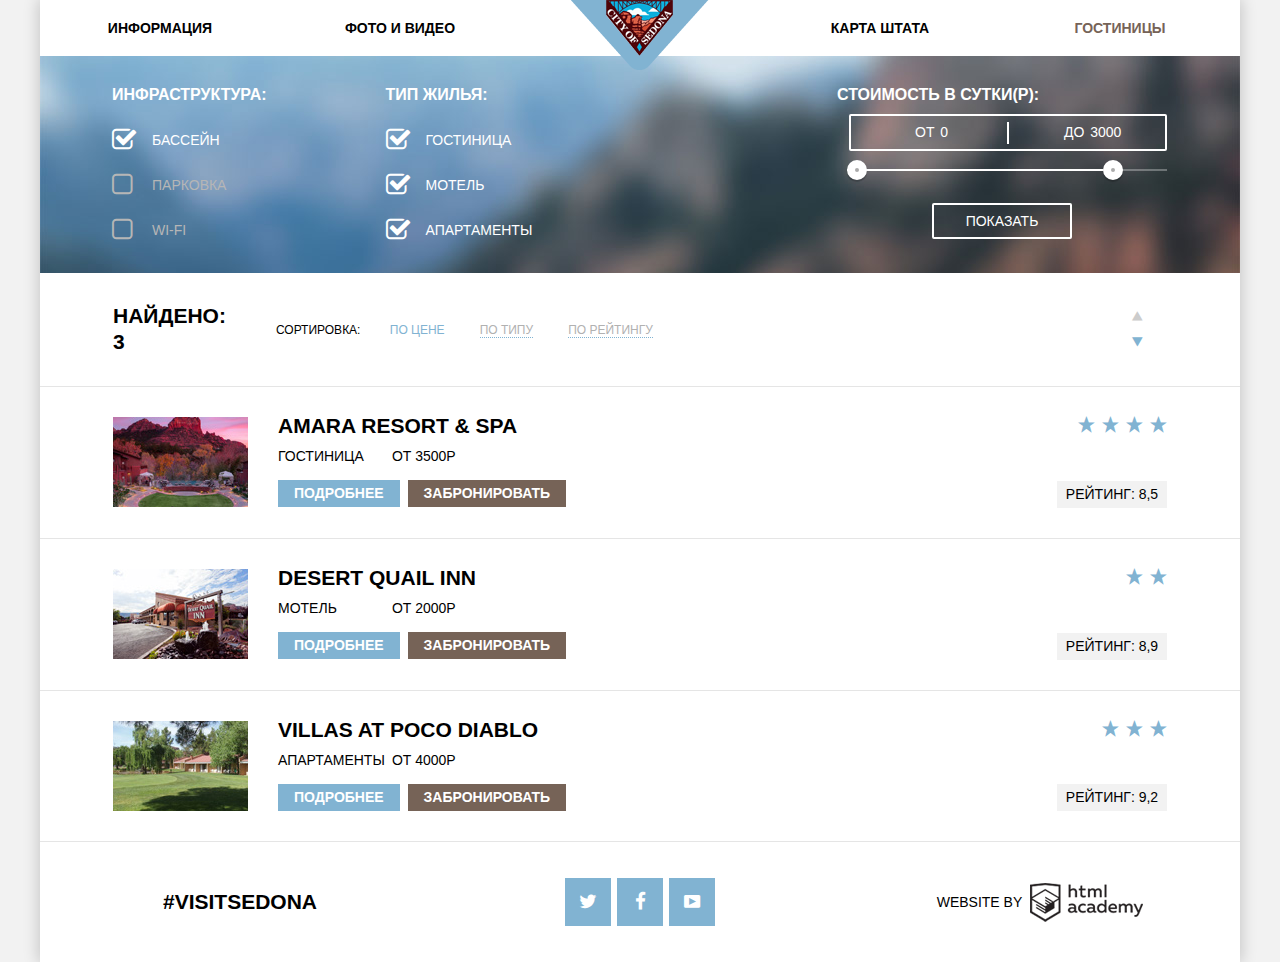
==== commit ec49ce01: "Финал" ====
--- a/catalog.html
+++ b/catalog.html
@@ -110,10 +110,10 @@
                         </div>
                         <div class="item-rating">
                             <div class="rating-stars">
-                                <i><span class="icon-star"></span></i>
-                                <i><span class="icon-star"></span></i>
-                                <i><span class="icon-star"></span></i>
-                                <i><span class="icon-star"></span></i>
+                                <i class="icon-star"></i>
+                                <i class="icon-star"></i>
+                                <i class="icon-star"></i>
+                                <i class="icon-star"></i>
                             </div>
                             <div class="rating-text">
                                 Рейтинг: 8,5
--- a/css/style.css
+++ b/css/style.css
@@ -114,10 +114,13 @@
 }
 
 .index-content {
+    padding-left: 313px;
+    padding-right: 313px;
+    text-align: center;
     background: #fff;
 }
 
-.index-content-text p {
+.index-content p {
     margin: 0;
     padding-bottom: 51px;
     font-size: 14px;
@@ -126,11 +129,20 @@
     text-transform: uppercase;
 }
 
-.index-content-text {
+/*.index-content-text p {
+    margin: 0;
+    padding-bottom: 51px;
+    font-size: 14px;
+    line-height: 26px;
+    color: #000;
+    text-transform: uppercase;
+}*/
+
+/*.index-content-text {
     padding-left: 313px;
     padding-right: 313px;
     text-align: center;
-}
+}*/
 
 .index-content-title {
     padding-top: 60px;
@@ -371,7 +383,13 @@
     float: left;
     margin: 0;
     padding: 0;
-    height: 90px;
+    width: 135px;
+    height: auto;
+    font-size: 0;
+}
+
+.item-image img {
+    width: 100%;
 }
 
 .item-description {
@@ -395,10 +413,12 @@
 }
 
 .rating-stars {
-    margin-bottom: 42px;
-}
-
-.rating-stars span {
+    margin-top: -3px;
+    margin-bottom: 45px;
+}
+
+.rating-stars i {
+    padding-left: 3px;
     color: #81b3d2;
     font-size: 19px;
 }
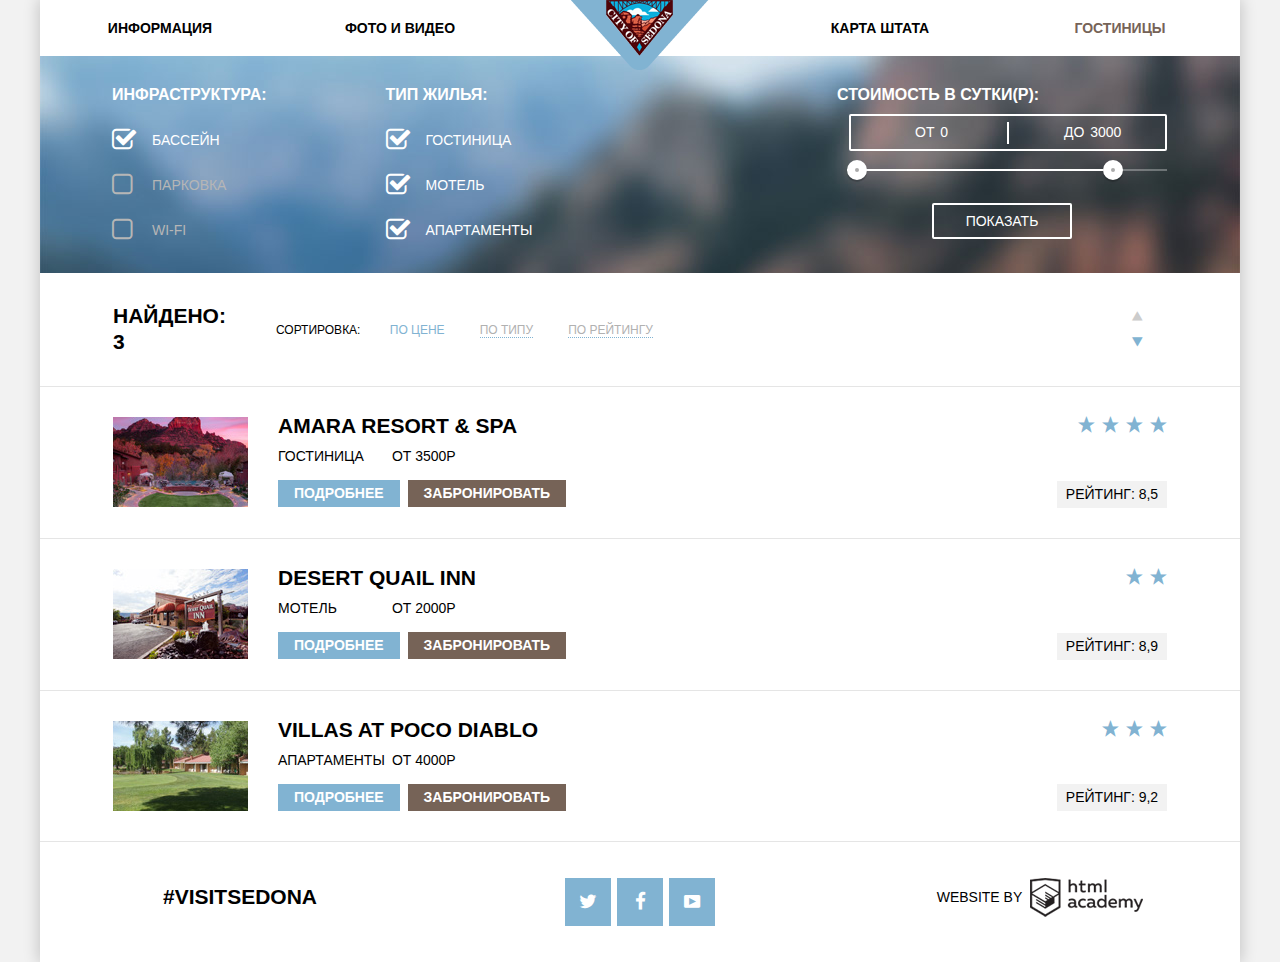
==== commit cbbfaff3: "Финальная проверка" ====
--- a/catalog.html
+++ b/catalog.html
@@ -4,7 +4,7 @@
         <meta charset="utf-8">
         <title>HTML Academy: Седона</title>
         <link href="css/normalize.css" rel="stylesheet">
-        <link href="css/style.css" rel="stylesheet">
+        <link href="css/style.min.css" rel="stylesheet">
     </head>
     <body>
         <div class="container">
--- a/css/style.min.css
+++ b/css/style.min.css
@@ -0,0 +1 @@
+body{margin:0;font-size:14px;font-weight:400;font-family:"PT Sans","Arial",sans-serif;color:#000;background:#f2f2f2}.clearfix::after{content:"";display:table;clear:both}.container{width:1200px;margin:0 auto;box-shadow:0 0 15px 1px rgba(0,0,0,.2);background:#fff}.main-header{position:relative;background:rgba(222,22,25,.2)}.main-navigation{background:#fff}.main-navigation ul{margin:0;padding:0;font-size:0}.main-navigation li{display:inline-block;vertical-align:top;width:20%;padding-top:15px;padding-bottom:15px;list-style:none;font-size:14px;line-height:26px;font-weight:700;text-align:center;text-transform:uppercase}.main-navigation li:nth-child(2){margin-right:20%}.main-navigation a,.sort-type a{color:#000;text-decoration:none}.main-navigation a:hover{color:#81b3d2}.main-navigation .active,.main-navigation a:active{color:#766357}.main-navigation .active:hover{color:#604e43}.main-navigation .active:active{color:#d6d0cc}.logo{display:block;position:absolute;left:50%;margin-left:-69px;z-index:2}.index-content-title{margin:0}.index-logo{position:relative;height:508px;text-align:center;background:#8ebdd9 url(../img/main-content-background.jpg) no-repeat}.index-logo::after{content:"";position:absolute;bottom:0;left:0;height:57px;width:1200px;background:url(../img/decor.png) no-repeat}.index-logo img{width:458px;height:352px;padding-top:75px}.index-content{padding-left:313px;padding-right:313px;text-align:center;background:#fff}.index-content p,.index-content-title{line-height:26px;text-transform:uppercase}.index-content p{color:#000;padding-bottom:51px}.index-content-title{padding-top:60px;padding-bottom:27px;font-size:21px}.features-row{font-size:0}.features-row-grey{background:#eee}.features-item{float:left;width:400px;padding:61px 60px 81px;box-sizing:border-box;text-align:center;font-size:14px;background:#fff}.features-item-grey{padding-top:47px;padding-bottom:60px;background:#eee}.features-item-grey .features-item-number{padding-top:2px;padding-bottom:25px}.features-item p,.index-content p{margin:0;font-size:14px}.features-item p,.features-item-name,.features-item-text{line-height:21px;text-transform:uppercase}.features-item-name{margin:0;font-size:21px}.features-item-text{display:inline-block;vertical-align:top;width:400px;min-height:256px;padding:56px 58px 53px;box-sizing:border-box;color:#fff;text-align:center;font-size:14px;background:#81b3d2}.features-item-description{margin:0}.features-item-img{display:inline-block;vertical-align:top;width:800px;height:256px}.features-title{margin:0;padding-bottom:23px;line-height:21px;text-transform:uppercase}.features-item-number{padding-top:21px;padding-bottom:21px}.features-icon-house::before{content:"";display:block;width:75px;height:72px;margin:0 auto;padding-bottom:30px;background:url(../img/house.png) no-repeat}.features-icon-eat::before{content:"";display:block;width:74px;height:70px;margin:0 auto;padding-bottom:31px;background:url(../img/eat.png) no-repeat}.features-icon-gift::before{content:"";display:block;width:64px;height:76px;margin:0 auto;padding-bottom:26px;background:url(../img/gift.png) no-repeat}.filter{padding:28px 73px 32px 70px;background:#82b0d1 url(../img/catalog-content-bg.jpg) no-repeat}.sorting{padding:30px 73px;border-bottom:1px solid #e5e5e5}.sort-type{width:1005px}.sort-type,.sort-type p,.sort-type ul{display:inline-block;vertical-align:middle}.sort-type p{margin:0}.item-description-title h2,.sort-type ul{margin:0;padding:0;text-transform:uppercase}.sort-type ul{width:755px;font-size:0}.sort-type li{display:inline-block;vertical-align:top;padding-left:35px;padding-top:2px;list-style:none;font-size:12px;line-height:18px}.sort-type a{color:#b1b1b1;border-bottom:1px dotted #81b3d2}.sort-type a:hover{color:#81b3d2;border-bottom:1px dotted #81b3d2}.sort-type a:active{color:#000;border-bottom:none}.sort-type .sort-active{color:#81b3d2;text-decoration:none;border-bottom:none}.sort-type .sort-active:hover,fieldset{border:none}.sort-type-result{width:117px;font-size:21px;line-height:26px;font-weight:700;text-transform:uppercase}.sort-type-by{width:75px;padding-top:2px;padding-left:42px;font-size:12px;line-height:18px;text-transform:uppercase}.sort-arrow{display:inline-block;width:45px;vertical-align:middle}.item-description a,.sort-arrow a{font-size:0;color:#ccc;text-decoration:none}.sort-arrow span{margin-left:10px;font-size:23px}.item-description-title:hover h2,.sort-arrow .sort-arrow-active{color:#81b3d2}.item{padding:30px 73px;border-bottom:1px solid #e5e5e5}.item-image{float:left;margin:0;padding:0;width:135px;height:90px;font-size:0}.item-image img{width:100%;height:100%}.item-description{float:left;width:700px;margin-left:30px}.item-description a{font-size:14px;line-height:26px;font-weight:700;color:#fff;text-transform:uppercase}.item-rating{float:right;text-align:right}.rating-stars{margin-top:-3px;margin-bottom:45px}.rating-stars i{padding-left:3px;color:#81b3d2;font-size:19px}.rating-text{float:right;width:110px;font-size:14px;line-height:27px;text-transform:uppercase;text-align:center;background-color:#f2f2f2}.item-description-info p,.itext-description-title{display:inline-block;vertical-align:top}.item-description-title h2{font-size:21px;line-height:18px;color:#000}.item-description-title:active h2{color:#cacaca}.item-description-info{margin-top:13px;margin-bottom:16px}.item-description-info p{min-width:110px;margin:0;padding:0;text-transform:uppercase}.item-btn-book,.item-btn-more{display:inline-block;vertical-align:middle;padding-left:16px;padding-right:16px;height:27px;text-align:center}.item-btn-more{background:#81b3d2}.item-btn-more:hover{background:#669ec0}.item-btn-more:active{color:rgba(255,255,255,.3);background:#5496bd}.item-btn-book{margin-left:4px;background:#766357}.item-btn-book:hover{background:#604e43}.item-btn-book:active{color:rgba(255,255,255,.3);background:#503e33}.main-form{position:relative;background:rgba(255,255,255,.9)}.form-prolog{background-color:#fff}.form-date{padding:15px 382px 35px}.footer-copyright p,.main-form p{font-size:14px;text-transform:uppercase}.main-form p{text-align:center;line-height:24px}.form-hotel-search{display:none;position:absolute;left:316px;margin:0 auto;text-align:center;box-shadow:0 3px 8px #646464;z-index:2;animation-name:move;animation-duration:1s;animation-timing-function:ease}.form-show{display:block}.form-stylize{font-weight:700}.form-btn,.form-title{font-weight:700;text-align:center;text-transform:uppercase}.form-title{padding-top:55px;font-size:30px;line-height:24px}.form-btn{display:block;width:400px;padding:30px 84px;margin:0 auto;font-size:21px;line-height:26px;color:#fff;text-decoration:none;background:#766357}.map-footer{position:relative}.maps{min-height:593px;background:#f2f1ef url(../img/map.jpg) no-repeat}iframe{width:1200px;height:593px;border:0}.main-footer{position:absolute;bottom:0;padding-top:36px;padding-bottom:36px;background:rgba(255,255,255,.9)}.hotels-footer,.main-footer,.social-btn{font-size:0;text-align:center}.hotels-footer{background:rgba(255,255,255,.9);padding-top:36px;padding-bottom:36px}.social-btn{display:inline-block;vertical-align:top;width:46px;height:20px;padding-top:14px;padding-bottom:14px;margin:0 3px;line-height:19px;text-decoration:none;color:#fff;background:#81b3d2}.social-btn:hover{background:#669ec0}.social-btn:active{background:#5496bd}.social-btn span{font-size:19px;line-height:20px}.footer-tag{margin-top:-10px;font-size:21px;font-weight:700;line-height:26px;text-transform:uppercase}.footer-social,.footer-tag{display:inline-block;vertical-align:middle;width:400px}.footer-copyright{width:400px;margin-top:-10px}.footer-copyright p{line-height:26px;margin:0}.footer-copyright a{margin-left:8px}.footer-copyright,.footer-copyright a,.footer-copyright p,.footer-copyright span{display:inline-block;vertical-align:middle}.footer-logo{width:113px;height:39px;font-size:0;background:url(../img/spritesheet.png) -10px -10px no-repeat}.footer-logo:hover{background:url(../img/spritesheet.png) -10px -128px no-repeat}.footer-logo:active{background:url(../img/spritesheet.png) -10px -69px no-repeat}.outline{border:3px solid #000}@font-face{font-weight:400;font-style:normal;font-family:"symbols-sedona";src:url(../fonts/symbols-sedona.woff) format("woff"),url(../fonts/symbols-sedona.woff2) format("woff2")}[class*=" icon-"]::before,[class^=icon-]::before{display:inline-block;margin-right:.2em;margin-left:.2em;font-weight:400;line-height:1em;font-family:"symbols-sedona";text-align:center;text-transform:none;text-decoration:inherit;font-style:normal;font-variant:normal;speak:none}.icon-facebook::before{content:"\66";font-size:19px}.icon-facebook:active::before{content:"\66";font-size:19px;opacity:.3}.icon-twitter::before{content:"\74";font-size:19px}.icon-twitter:active::before{content:"\74";font-size:19px;opacity:.3}.icon-up-dir::before{content:"\25b2";margin:0}.icon-up-dir:hover::before{content:"\25b2";margin:0;color:#000}.icon-up-dir:active::before{content:"\25b2";margin:0;color:#81b3d2}.icon-down-dir::before{content:"\25bc";margin:0}.icon-star::before{content:"\2605";margin:0}.icon-check-off::before{content:"\2610"}.icon-check-on::before{content:"\2611";float:left}.icon-calendar::before{content:"\e800"}.icon-plus::before{content:"\e801"}.icon-minus::before{content:"\e802"}.icon-youtube::before,.icon-youtube:active::before{content:"\f39e";font-size:19px}.icon-youtube:active::before{opacity:.3}fieldset{float:left;margin-right:117px;padding:0}fieldset:nth-child(3){float:right}label{font-family:inherit;font-size:14px;line-height:40px;text-transform:uppercase}fieldset input{float:left}.filter-range-title,legend{font-weight:700;font-size:16px;line-height:21px}.filter-range,legend{color:#fff;text-transform:uppercase}legend{margin-bottom:25px}.filter-range{float:right;width:330px}.filter-range-title{margin-bottom:9px}.price-control{position:relative;height:33px;margin-left:12px;margin-bottom:18px;border:2px solid #fff;border-radius:2px;font-size:0}.price-control::after{content:"";position:absolute;top:50%;left:50%;transform:translate(-50%,-50%);width:2px;height:22px;background:#fff}.price-control label{display:inline-block;vertical-align:top;font-size:14px;line-height:30px;cursor:pointer}.price-control .max-price,.price-control .min-price{width:85px;padding-left:64px}.price-control input{width:50%;margin:0;color:inherit;font:inherit;background:0 0;border:none;outline:none}.range-control{position:relative;margin-left:10px;margin-bottom:32px}.range-control .scale{height:2px;background:rgba(255,255,255,.3)}.range-control .bar{width:80%;height:2px;background:#fff}.range-toggle{position:absolute;top:-9px;width:4px;height:4px;background:#ababab;border:8px solid #fff;border-radius:50px;box-shadow:0 2px 1px 0 rgba(0,1,1,.2);cursor:pointer}.range-toggle:hover{background:#1c4f80}.range-toggle-min{left:0}.range-toggle-max{left:80%}.btn-transperent{display:block;margin:0 auto;padding:6px 32px;font-size:14px;line-height:20px;color:#fff;text-transform:uppercase;background:0 0;border:2px solid #fff;border-radius:2px;outline:none;cursor:pointer}.btn-transperent:hover{color:#000;background:#fff}.filter-checkbox{margin-bottom:25px}.filter-checkbox:last-child{margin-bottom:1px}.filter-checkbox input[type=checkbox]{display:none}.filter-checkbox input[type=checkbox]+label{position:relative;display:block;line-height:20px;padding-left:40px;color:#b6b6b6;cursor:pointer}.filter-checkbox input[type=checkbox]:checked+label{color:#fff}.filter-checkbox input[type=checkbox]+label:hover,.filter-checkbox input[type=checkbox]+label:hover::before{color:#fff}.filter-checkbox input[type=checkbox]:disabled+label:hover,.filter-checkbox input[type=checkbox]:disabled+label:hover::before{color:#b6b6b6}.filter-checkbox input[type=checkbox]+label::before{content:"\2610";position:absolute;top:0;left:0;font-size:26px;font-family:"symbols-sedona";color:#b6b6b6}.filter-checkbox input[type=checkbox]:checked+label::before,.filter-checkbox input[type=checkbox]:checked+label:hover::before{content:"\2611";color:#fff}@keyframes move{0%{transform:translateY(-100%)}50%{transform:translateY(8%)}65%{transform:translateY(-4%)}80%{transform:translateY(4%)}95%{transform:translateY(-2%)}to{transform:translateY(0%)}}.form-search{margin:0 auto;width:458px;padding:55px;background-color:#fff;font-size:0;font-weight:700;line-height:26px}.form-search.is-visible{display:block}.form-search-row{position:relative;margin-bottom:29px;margin-top:-2px;font-size:0}.form-search-label{display:inline-block;width:100px;margin-right:13px;font-size:14px;text-align:left}.form-search-data-field{width:299px;padding:9.5px 32px 9.5px 13px;border:none;outline:none;background-color:#f2f2f2;font-family:"PT Sans","Arial",sans-serif;font-size:14px;font-weight:700;text-transform:uppercase}.form-search-data-field:hover{background-color:#ebebeb}.form-search-data-field:active{width:299px;box-shadow:inset 0 0 0 2px #e5e5e5;background-color:#fff}.form-search-calendar{position:absolute;top:7px;right:6px;padding:0;border:none;color:#c2c2c2;outline:none;background-color:transparent;font-family:"symbols-sedona";font-size:21px;cursor:pointer}.form-search-calendar:hover{color:#000}.form-search-calendar:active{color:#81b3d2}.form-search .counter{display:inline-block;margin-top:-4px}.counter-label{display:inline-block;width:86px;margin-right:29px;padding-top:3px;font-size:14px;text-align:left}.counter:last-of-type .counter-label{text-align:right}.counter-field{display:inline-block;vertical-align:middle;width:38px;height:38px;margin-top:-8px;padding:0;border:none;outline:none;background-color:#f2f2f2;font-family:"PT Sans","Arial",sans-serif;font-size:14px;text-align:center;font-weight:700}.counter-btn,.form-search-btn{border:none;outline:none;cursor:pointer}.counter-btn{display:inline-block;vertical-align:middle;height:38px;width:38px;margin-top:-8px;padding:0;color:#a9a9a9;background-color:#f2f2f2;font-family:"symbols-sedona";font-size:14px}.counter-btn:hover{color:#000}.counter-btn:active{color:#81b3d2}.form-search-btn{width:100%;margin-top:54px;padding:16px 0;color:#fff;background-color:#81b3d2;font-family:"PT Sans","Arial",sans-serif;font-size:21px;font-weight:700;line-height:26px;text-align:center;text-transform:uppercase}.form-search-btn:hover{background-color:#669ec0}.form-search-btn:active{color:rgba(255,255,255,.3);background-color:#5496bd}